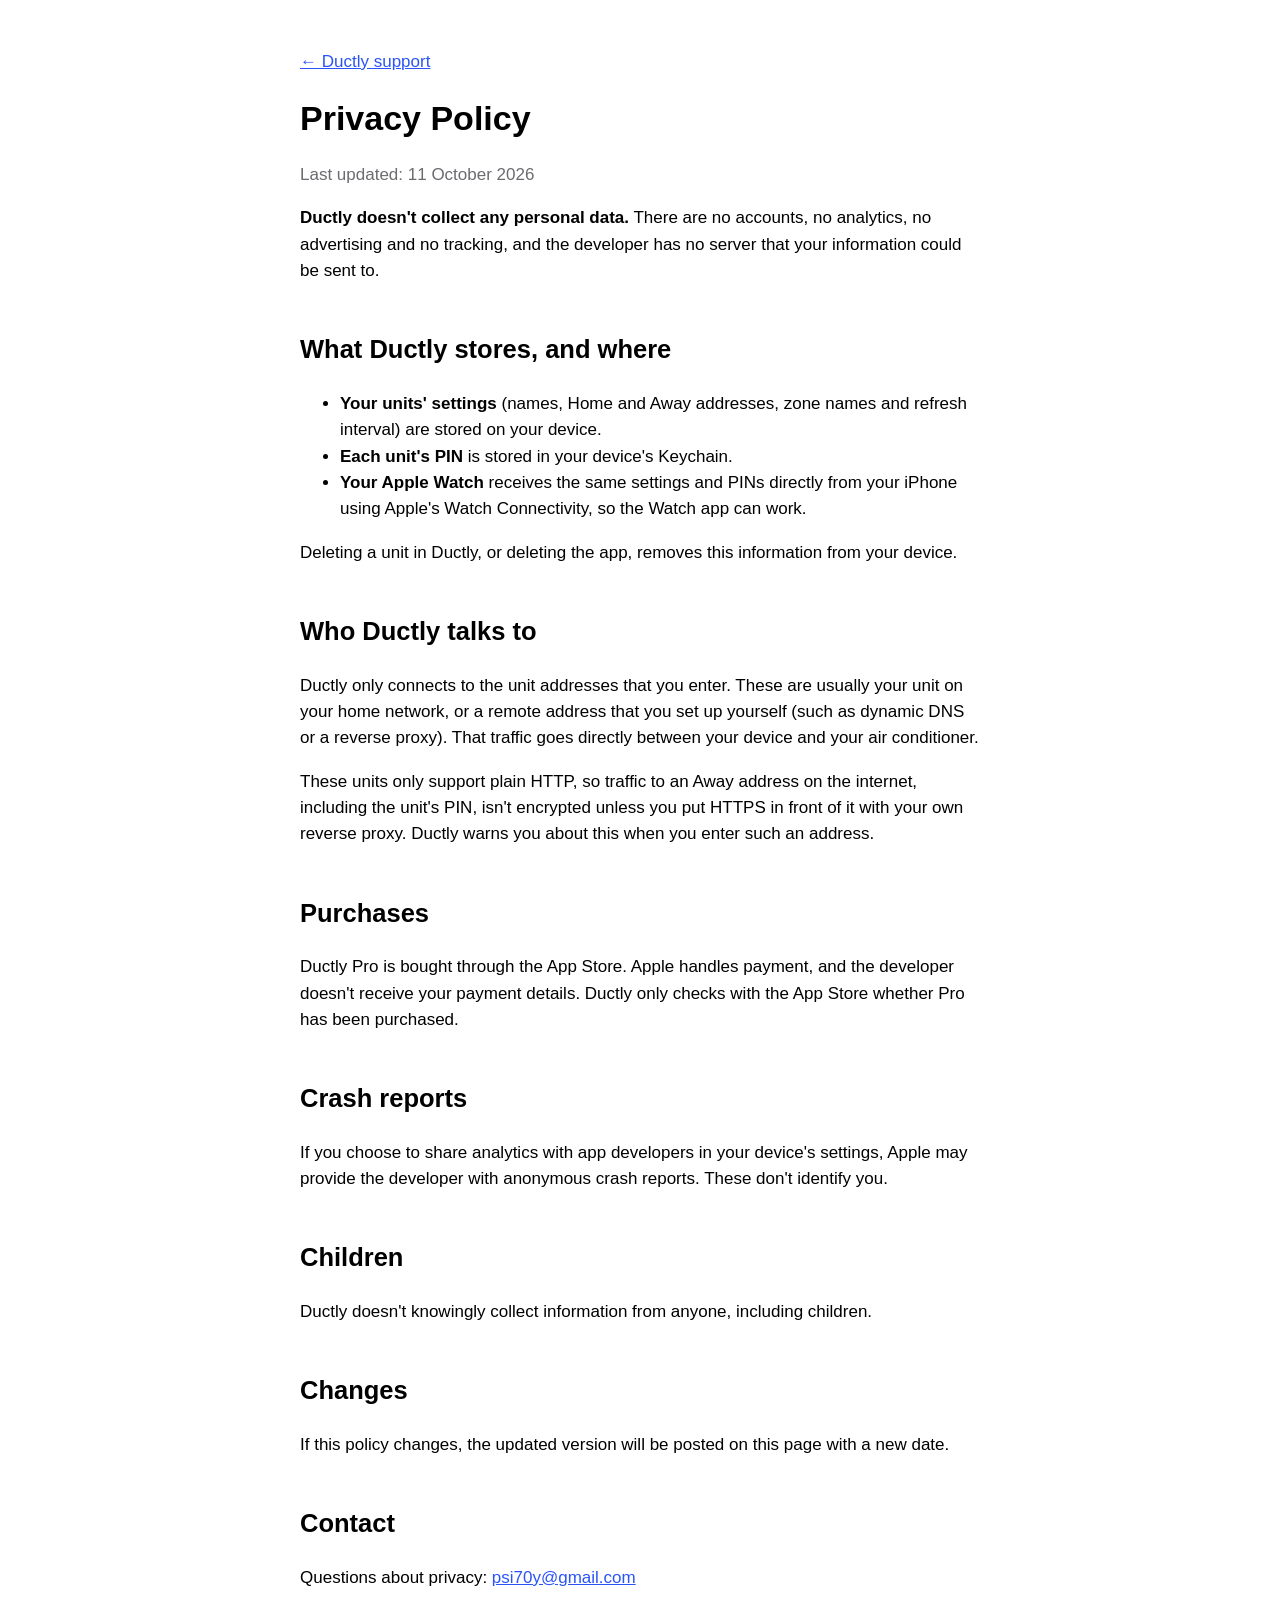
==== privacy.html @ 5879072e "Remove brand names while the app is in App Review" ====
<!doctype html>
<html lang="en-AU">
<head>
  <meta charset="utf-8">
  <meta name="viewport" content="width=device-width, initial-scale=1">
  <title>Ductly – Privacy Policy</title>
  <link rel="stylesheet" href="style.css">
</head>
<body>
  <main>
    <p><a href="index.html">← Ductly support</a></p>
    <h1>Privacy Policy</h1>
    <p class="muted">Last updated: 11 October 2026</p>

    <p><strong>Ductly doesn't collect any personal data.</strong> There are no accounts, no analytics, no advertising and no tracking, and the developer has no server that your information could be sent to.</p>

    <h2>What Ductly stores, and where</h2>
    <ul>
      <li><strong>Your units' settings</strong> (names, Home and Away addresses, zone names and refresh interval) are stored on your device.</li>
      <li><strong>Each unit's PIN</strong> is stored in your device's Keychain.</li>
      <li><strong>Your Apple Watch</strong> receives the same settings and PINs directly from your iPhone using Apple's Watch Connectivity, so the Watch app can work.</li>
    </ul>
    <p>Deleting a unit in Ductly, or deleting the app, removes this information from your device.</p>

    <h2>Who Ductly talks to</h2>
    <p>Ductly only connects to the unit addresses that you enter. These are usually your unit on your home network, or a remote address that you set up yourself (such as dynamic DNS or a reverse proxy). That traffic goes directly between your device and your air conditioner.</p>
    <p>These units only support plain HTTP, so traffic to an Away address on the internet, including the unit's PIN, isn't encrypted unless you put HTTPS in front of it with your own reverse proxy. Ductly warns you about this when you enter such an address.</p>

    <h2>Purchases</h2>
    <p>Ductly Pro is bought through the App Store. Apple handles payment, and the developer doesn't receive your payment details. Ductly only checks with the App Store whether Pro has been purchased.</p>

    <h2>Crash reports</h2>
    <p>If you choose to share analytics with app developers in your device's settings, Apple may provide the developer with anonymous crash reports. These don't identify you.</p>

    <h2>Children</h2>
    <p>Ductly doesn't knowingly collect information from anyone, including children.</p>

    <h2>Changes</h2>
    <p>If this policy changes, the updated version will be posted on this page with a new date.</p>

    <h2>Contact</h2>
    <p>Questions about privacy: <a href="mailto:psi70y@gmail.com">psi70y@gmail.com</a></p>
  </main>
</body>
</html>
---- style.css ----
:root { color-scheme: light dark; --accent: #2A54F5; }
body { margin: 0; font: 17px/1.55 -apple-system, BlinkMacSystemFont, "Helvetica Neue", sans-serif; }
main { max-width: 680px; margin: 0 auto; padding: 32px 20px 64px; }
header { display: flex; align-items: center; gap: 20px; }
header img { border-radius: 22px; }
h1 { margin: 0.2em 0; }
h2 { margin-top: 1.8em; }
h3 { margin-bottom: 0.2em; }
a { color: var(--accent); }
.muted { color: #6b6b70; }
@media (prefers-color-scheme: dark) { :root { --accent: #8FB0FF; } .muted { color: #a0a0a8; } }
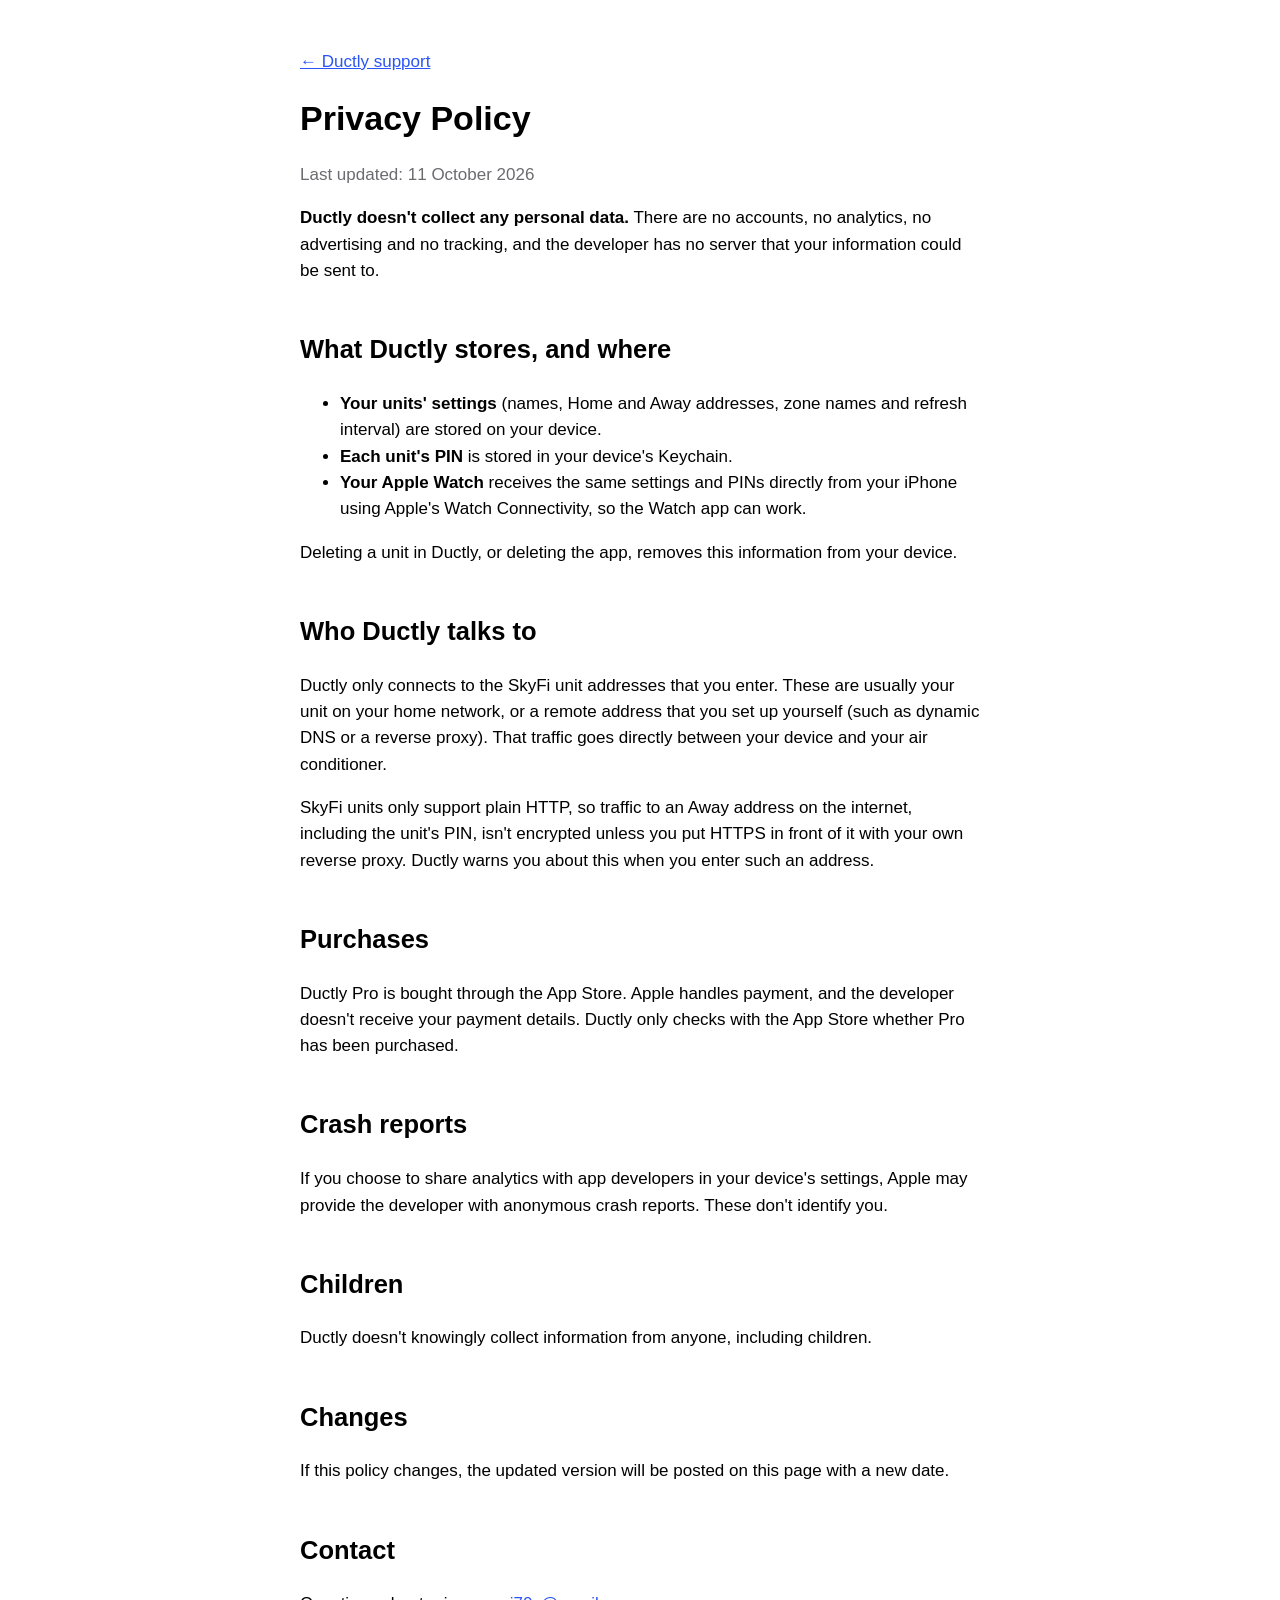
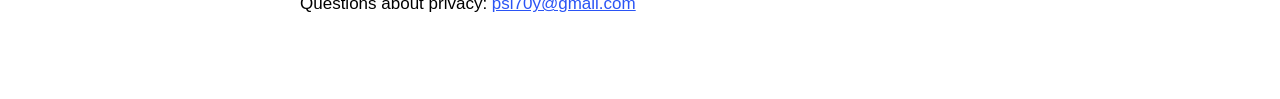
==== commit b3763e6f: "Publish the branded website" ====
--- a/privacy.html
+++ b/privacy.html
@@ -23,8 +23,8 @@
     <p>Deleting a unit in Ductly, or deleting the app, removes this information from your device.</p>
 
     <h2>Who Ductly talks to</h2>
-    <p>Ductly only connects to the unit addresses that you enter. These are usually your unit on your home network, or a remote address that you set up yourself (such as dynamic DNS or a reverse proxy). That traffic goes directly between your device and your air conditioner.</p>
-    <p>These units only support plain HTTP, so traffic to an Away address on the internet, including the unit's PIN, isn't encrypted unless you put HTTPS in front of it with your own reverse proxy. Ductly warns you about this when you enter such an address.</p>
+    <p>Ductly only connects to the SkyFi unit addresses that you enter. These are usually your unit on your home network, or a remote address that you set up yourself (such as dynamic DNS or a reverse proxy). That traffic goes directly between your device and your air conditioner.</p>
+    <p>SkyFi units only support plain HTTP, so traffic to an Away address on the internet, including the unit's PIN, isn't encrypted unless you put HTTPS in front of it with your own reverse proxy. Ductly warns you about this when you enter such an address.</p>
 
     <h2>Purchases</h2>
     <p>Ductly Pro is bought through the App Store. Apple handles payment, and the developer doesn't receive your payment details. Ductly only checks with the App Store whether Pro has been purchased.</p>
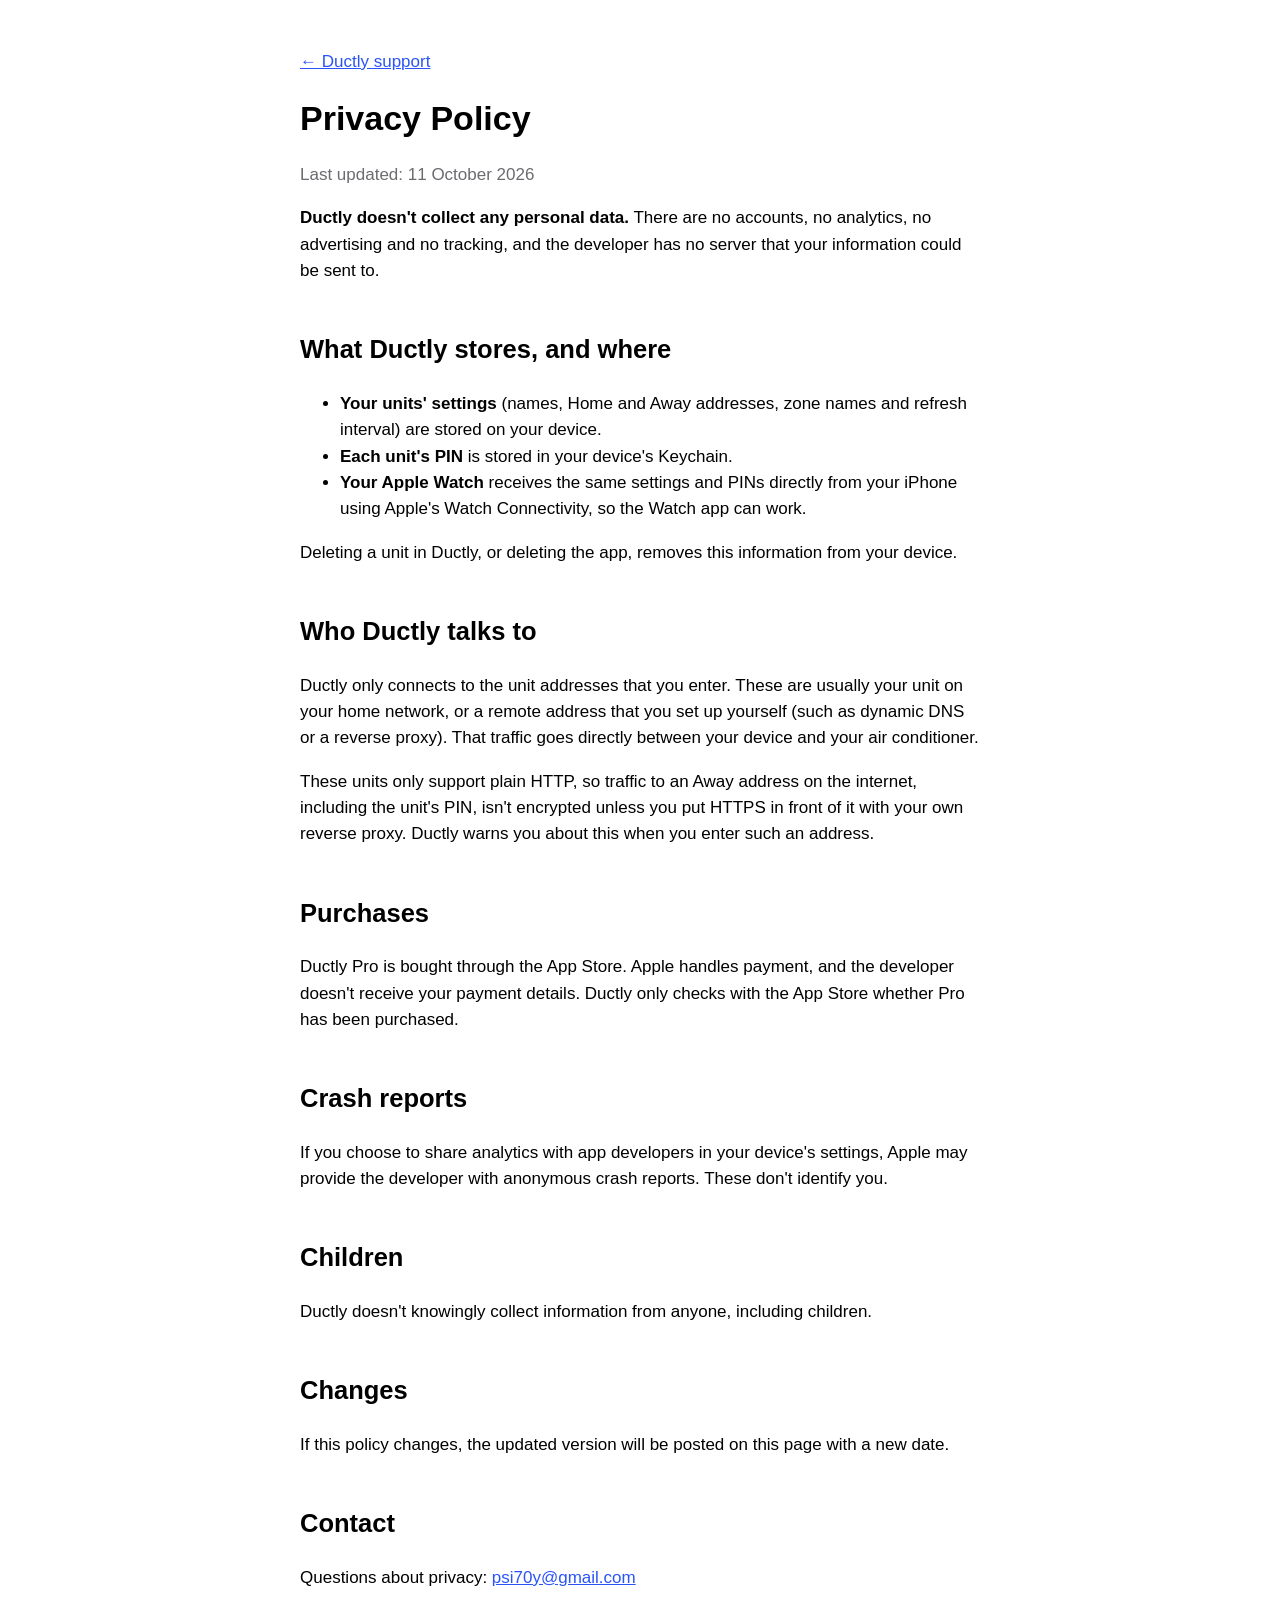
==== commit 6998b61d: "Publish the vanilla website" ====
--- a/privacy.html
+++ b/privacy.html
@@ -23,8 +23,8 @@
     <p>Deleting a unit in Ductly, or deleting the app, removes this information from your device.</p>
 
     <h2>Who Ductly talks to</h2>
-    <p>Ductly only connects to the SkyFi unit addresses that you enter. These are usually your unit on your home network, or a remote address that you set up yourself (such as dynamic DNS or a reverse proxy). That traffic goes directly between your device and your air conditioner.</p>
-    <p>SkyFi units only support plain HTTP, so traffic to an Away address on the internet, including the unit's PIN, isn't encrypted unless you put HTTPS in front of it with your own reverse proxy. Ductly warns you about this when you enter such an address.</p>
+    <p>Ductly only connects to the unit addresses that you enter. These are usually your unit on your home network, or a remote address that you set up yourself (such as dynamic DNS or a reverse proxy). That traffic goes directly between your device and your air conditioner.</p>
+    <p>These units only support plain HTTP, so traffic to an Away address on the internet, including the unit's PIN, isn't encrypted unless you put HTTPS in front of it with your own reverse proxy. Ductly warns you about this when you enter such an address.</p>
 
     <h2>Purchases</h2>
     <p>Ductly Pro is bought through the App Store. Apple handles payment, and the developer doesn't receive your payment details. Ductly only checks with the App Store whether Pro has been purchased.</p>
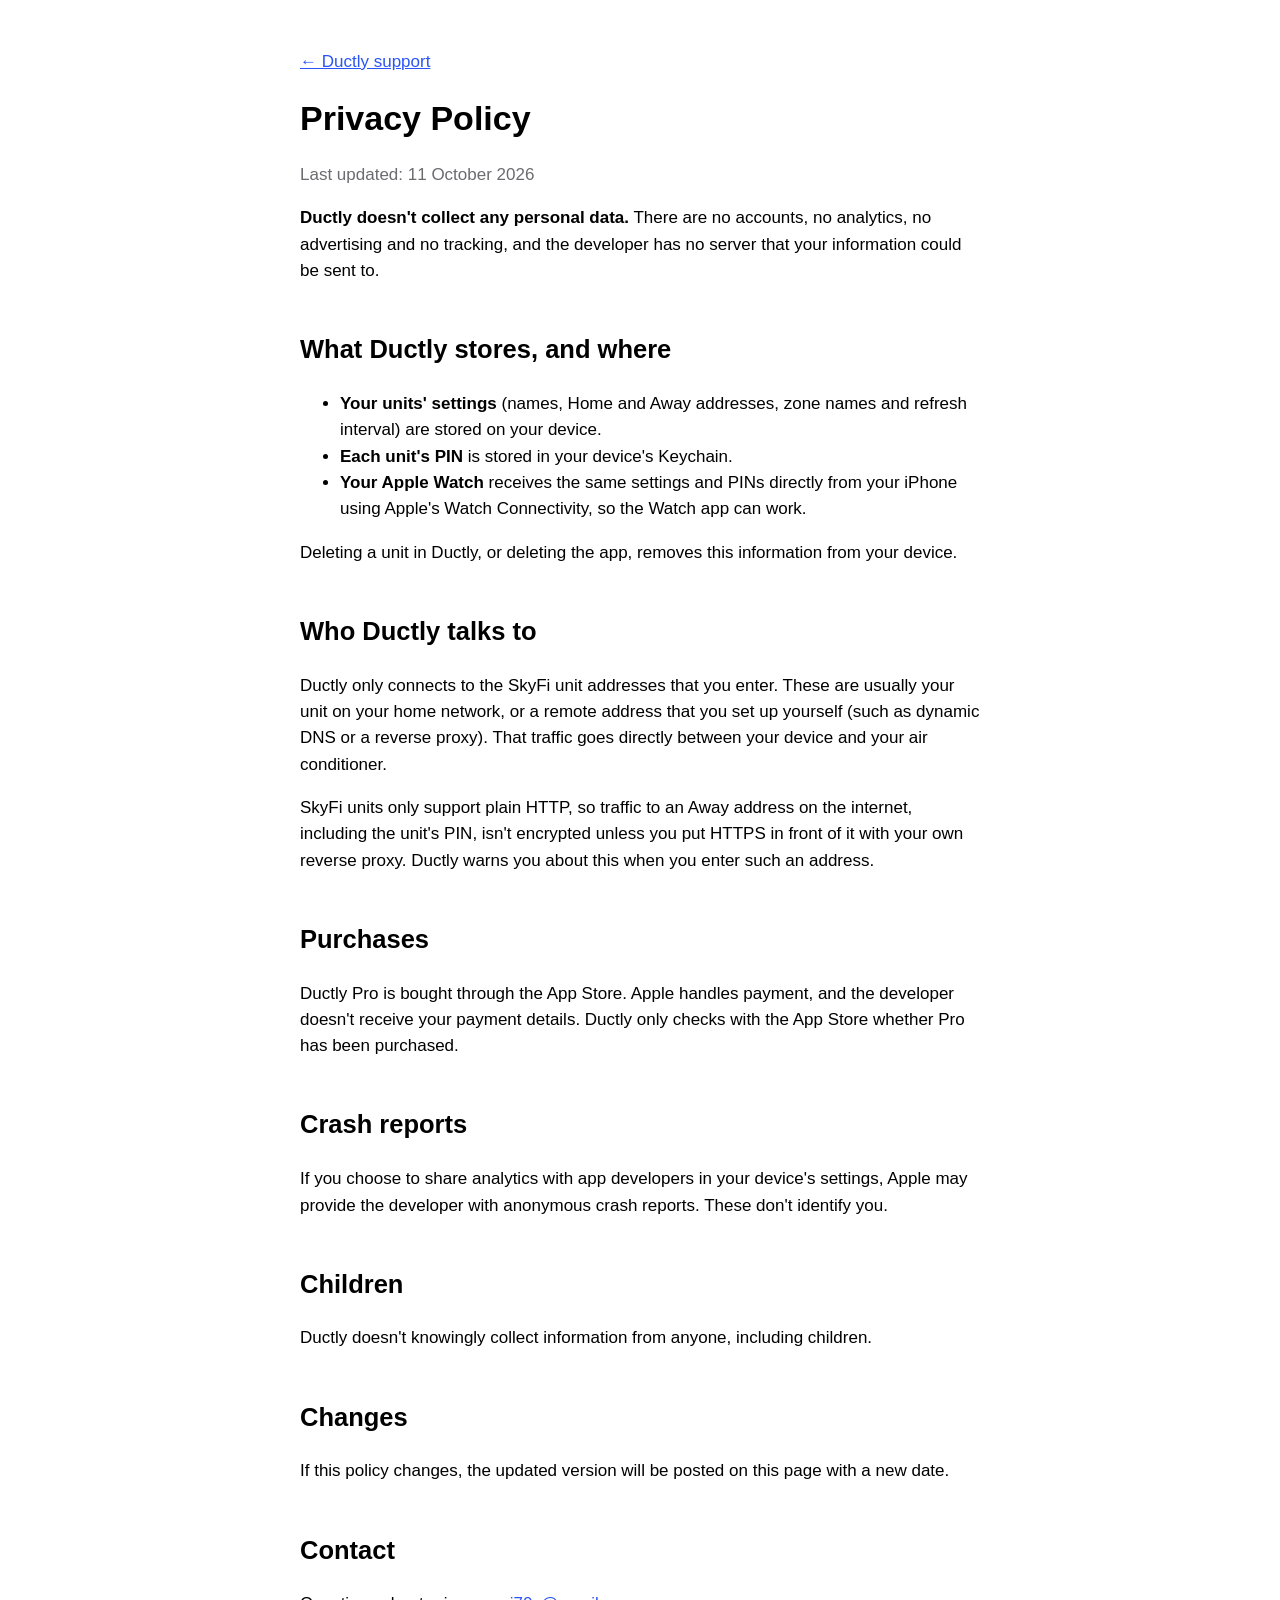
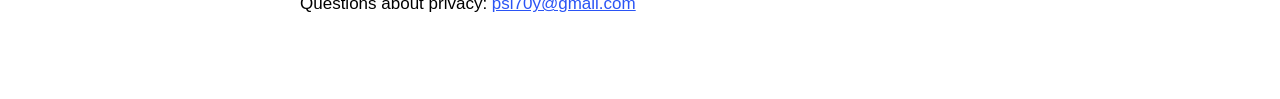
==== commit 9531ebab: "Publish the branded website" ====
--- a/privacy.html
+++ b/privacy.html
@@ -23,8 +23,8 @@
     <p>Deleting a unit in Ductly, or deleting the app, removes this information from your device.</p>
 
     <h2>Who Ductly talks to</h2>
-    <p>Ductly only connects to the unit addresses that you enter. These are usually your unit on your home network, or a remote address that you set up yourself (such as dynamic DNS or a reverse proxy). That traffic goes directly between your device and your air conditioner.</p>
-    <p>These units only support plain HTTP, so traffic to an Away address on the internet, including the unit's PIN, isn't encrypted unless you put HTTPS in front of it with your own reverse proxy. Ductly warns you about this when you enter such an address.</p>
+    <p>Ductly only connects to the SkyFi unit addresses that you enter. These are usually your unit on your home network, or a remote address that you set up yourself (such as dynamic DNS or a reverse proxy). That traffic goes directly between your device and your air conditioner.</p>
+    <p>SkyFi units only support plain HTTP, so traffic to an Away address on the internet, including the unit's PIN, isn't encrypted unless you put HTTPS in front of it with your own reverse proxy. Ductly warns you about this when you enter such an address.</p>
 
     <h2>Purchases</h2>
     <p>Ductly Pro is bought through the App Store. Apple handles payment, and the developer doesn't receive your payment details. Ductly only checks with the App Store whether Pro has been purchased.</p>
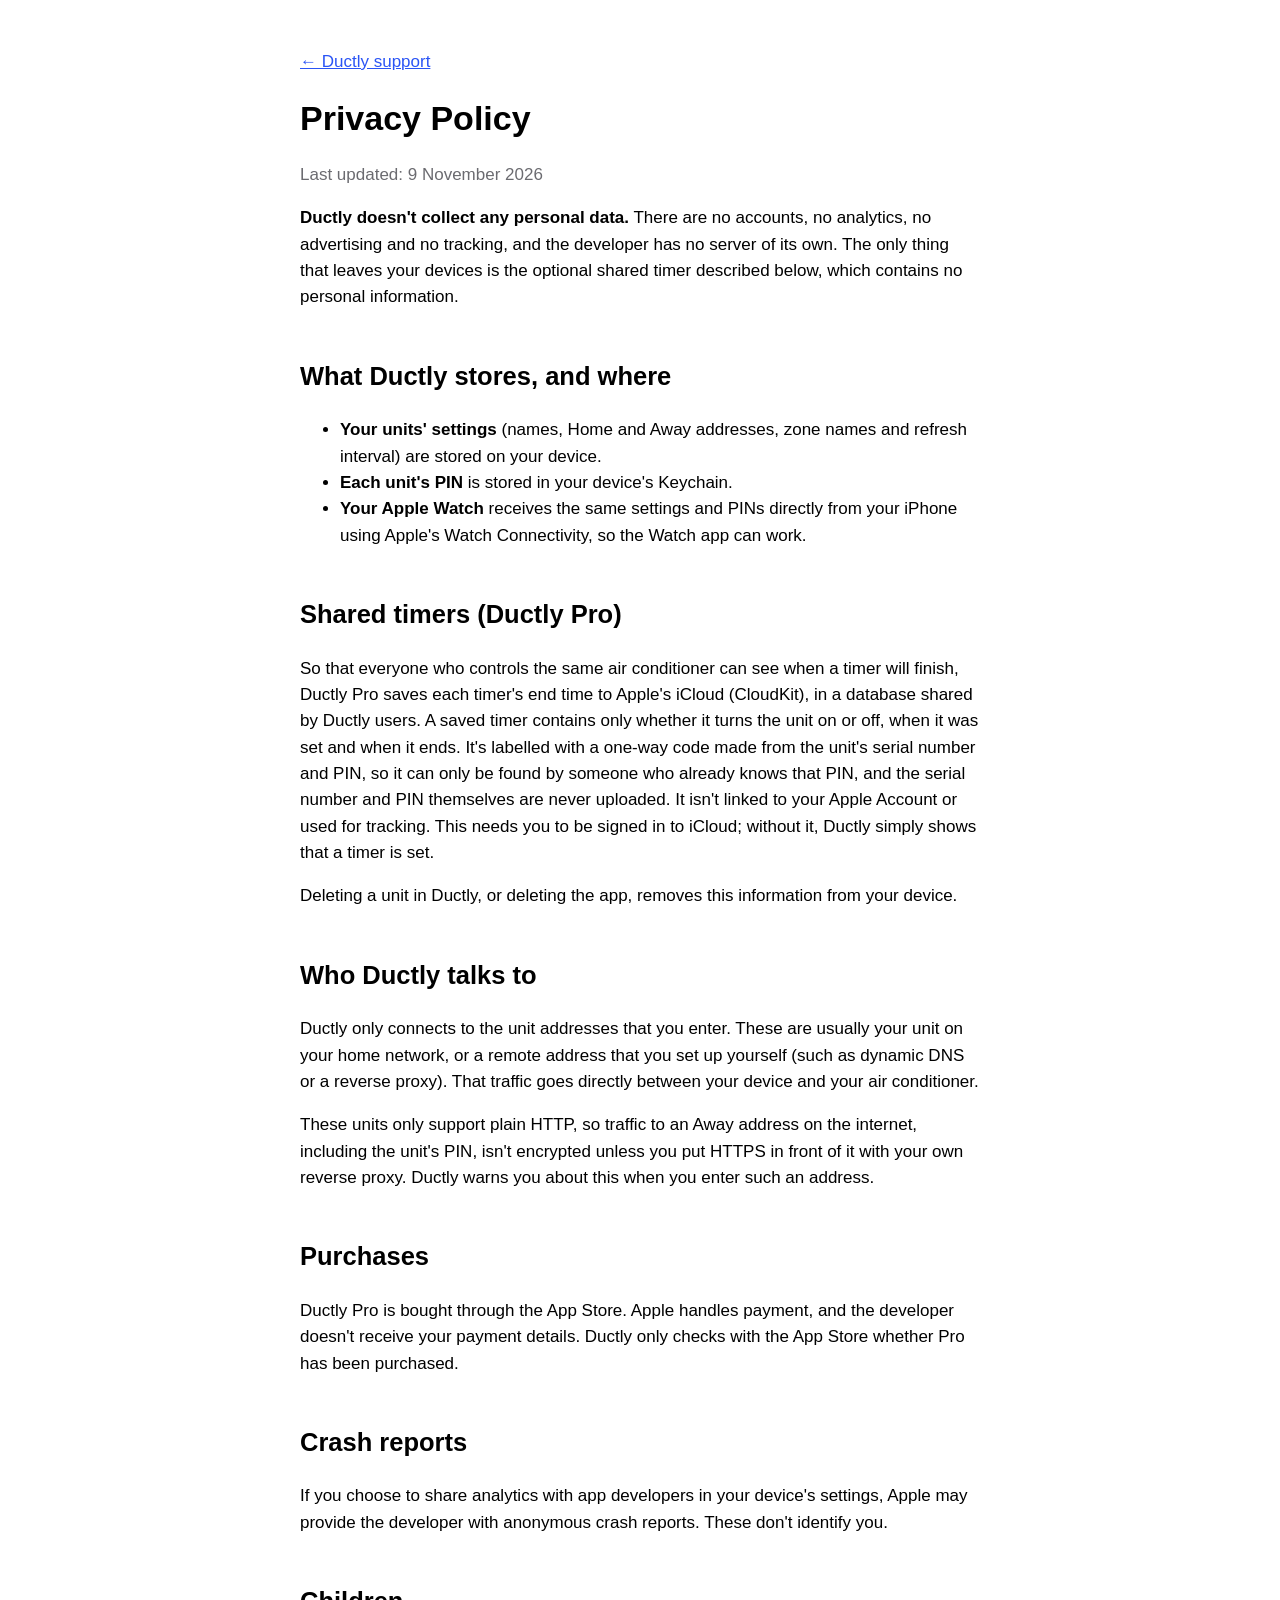
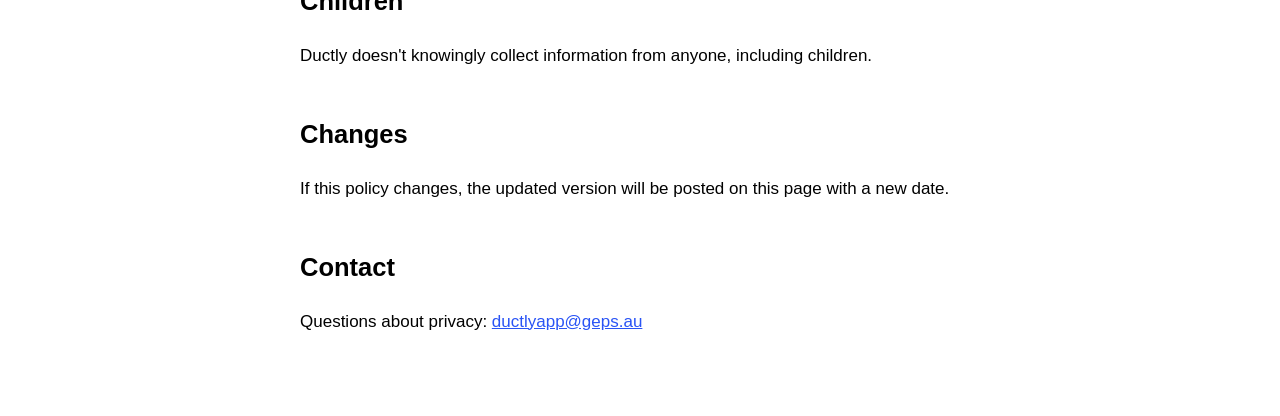
==== commit 16d1556f: "Publish the vanilla website" ====
--- a/privacy.html
+++ b/privacy.html
@@ -10,9 +10,9 @@
   <main>
     <p><a href="index.html">← Ductly support</a></p>
     <h1>Privacy Policy</h1>
-    <p class="muted">Last updated: 11 October 2026</p>
+    <p class="muted">Last updated: 9 November 2026</p>
 
-    <p><strong>Ductly doesn't collect any personal data.</strong> There are no accounts, no analytics, no advertising and no tracking, and the developer has no server that your information could be sent to.</p>
+    <p><strong>Ductly doesn't collect any personal data.</strong> There are no accounts, no analytics, no advertising and no tracking, and the developer has no server of its own. The only thing that leaves your devices is the optional shared timer described below, which contains no personal information.</p>
 
     <h2>What Ductly stores, and where</h2>
     <ul>
@@ -20,11 +20,14 @@
       <li><strong>Each unit's PIN</strong> is stored in your device's Keychain.</li>
       <li><strong>Your Apple Watch</strong> receives the same settings and PINs directly from your iPhone using Apple's Watch Connectivity, so the Watch app can work.</li>
     </ul>
+    <h2>Shared timers (Ductly Pro)</h2>
+    <p>So that everyone who controls the same air conditioner can see when a timer will finish, Ductly Pro saves each timer's end time to Apple's iCloud (CloudKit), in a database shared by Ductly users. A saved timer contains only whether it turns the unit on or off, when it was set and when it ends. It's labelled with a one-way code made from the unit's serial number and PIN, so it can only be found by someone who already knows that PIN, and the serial number and PIN themselves are never uploaded. It isn't linked to your Apple Account or used for tracking. This needs you to be signed in to iCloud; without it, Ductly simply shows that a timer is set.</p>
+
     <p>Deleting a unit in Ductly, or deleting the app, removes this information from your device.</p>
 
     <h2>Who Ductly talks to</h2>
-    <p>Ductly only connects to the SkyFi unit addresses that you enter. These are usually your unit on your home network, or a remote address that you set up yourself (such as dynamic DNS or a reverse proxy). That traffic goes directly between your device and your air conditioner.</p>
-    <p>SkyFi units only support plain HTTP, so traffic to an Away address on the internet, including the unit's PIN, isn't encrypted unless you put HTTPS in front of it with your own reverse proxy. Ductly warns you about this when you enter such an address.</p>
+    <p>Ductly only connects to the unit addresses that you enter. These are usually your unit on your home network, or a remote address that you set up yourself (such as dynamic DNS or a reverse proxy). That traffic goes directly between your device and your air conditioner.</p>
+    <p>These units only support plain HTTP, so traffic to an Away address on the internet, including the unit's PIN, isn't encrypted unless you put HTTPS in front of it with your own reverse proxy. Ductly warns you about this when you enter such an address.</p>
 
     <h2>Purchases</h2>
     <p>Ductly Pro is bought through the App Store. Apple handles payment, and the developer doesn't receive your payment details. Ductly only checks with the App Store whether Pro has been purchased.</p>
@@ -39,7 +42,7 @@
     <p>If this policy changes, the updated version will be posted on this page with a new date.</p>
 
     <h2>Contact</h2>
-    <p>Questions about privacy: <a href="mailto:psi70y@gmail.com">psi70y@gmail.com</a></p>
+    <p>Questions about privacy: <a href="mailto:ductlyapp@geps.au">ductlyapp@geps.au</a></p>
   </main>
 </body>
 </html>
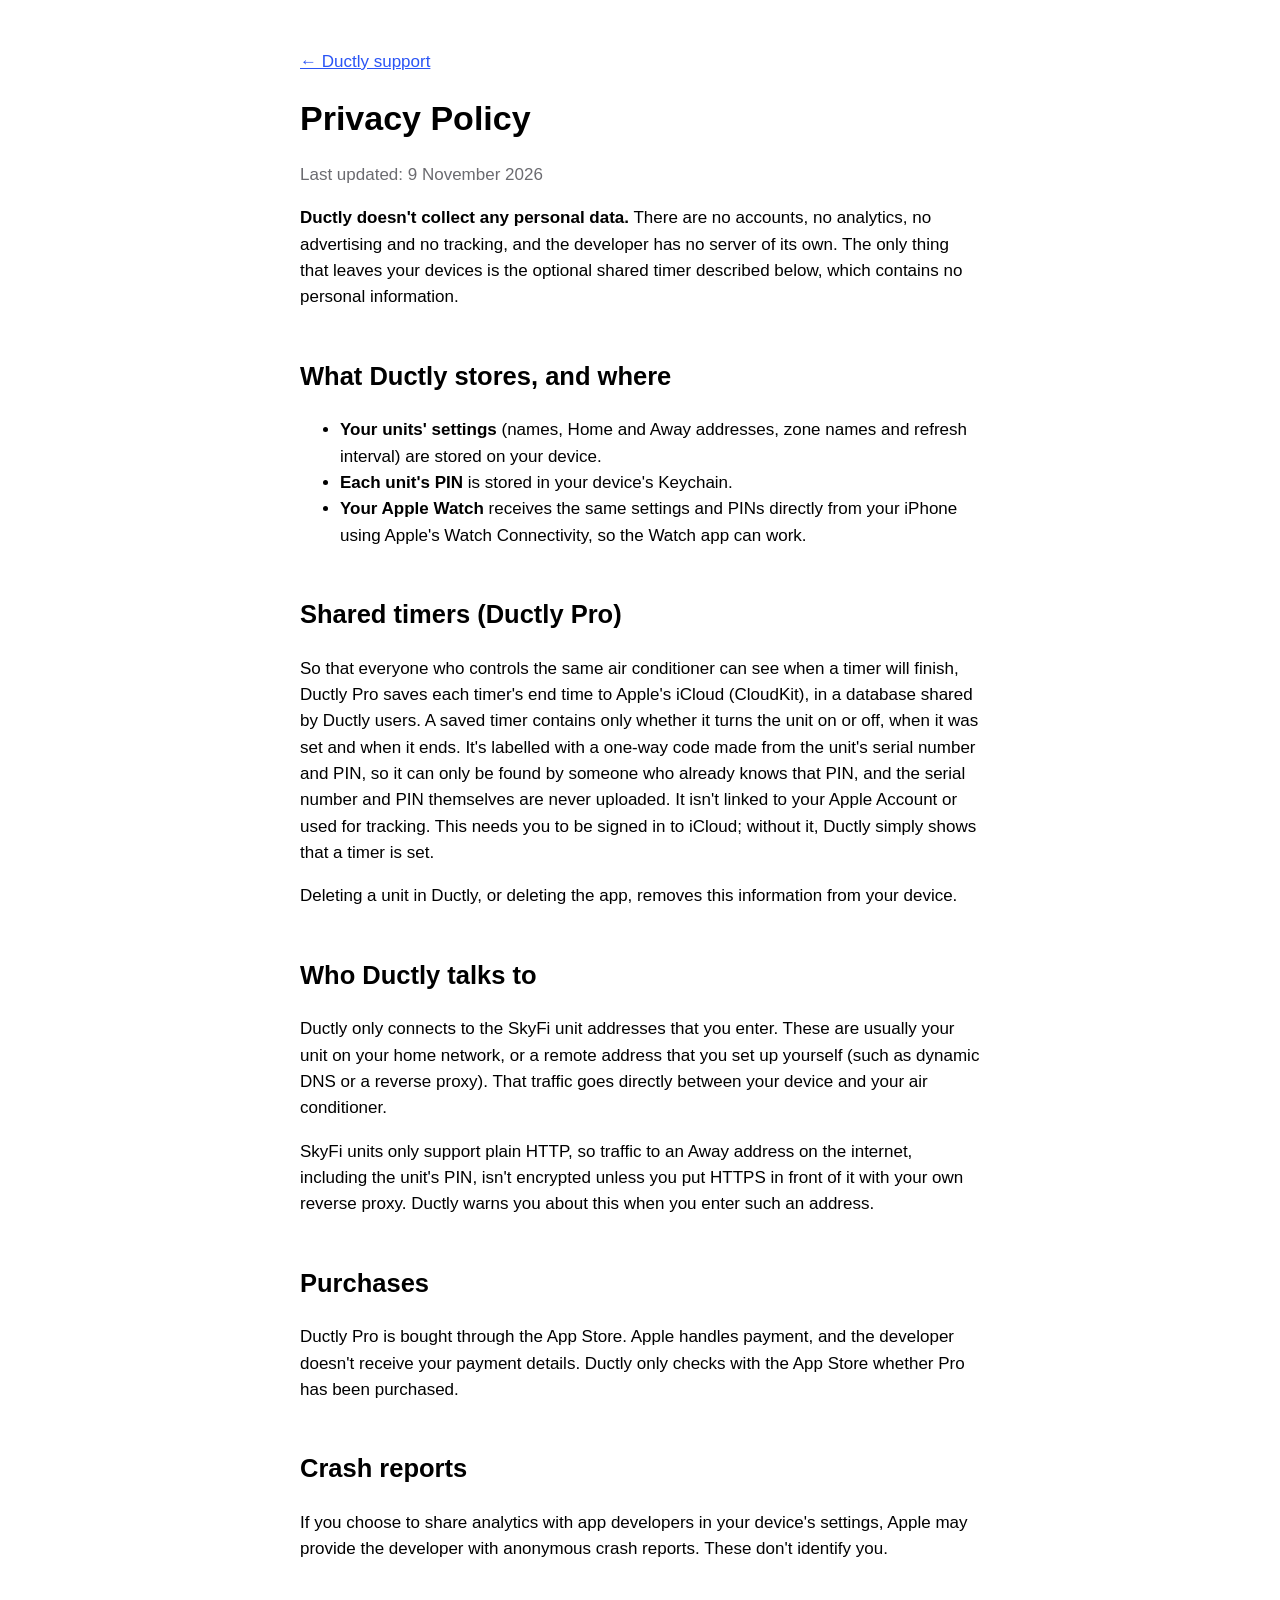
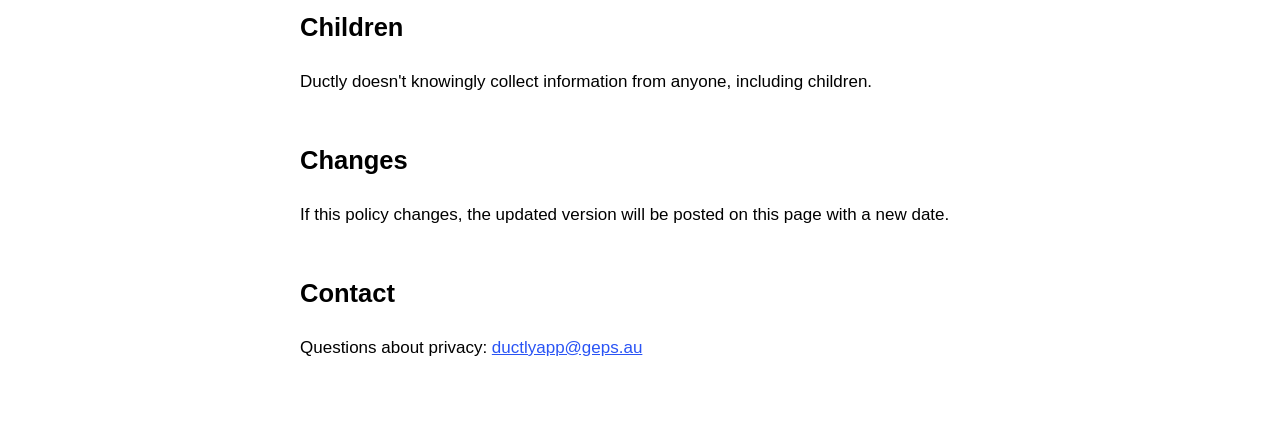
==== commit 234db356: "Publish the branded website" ====
--- a/privacy.html
+++ b/privacy.html
@@ -26,8 +26,8 @@
     <p>Deleting a unit in Ductly, or deleting the app, removes this information from your device.</p>
 
     <h2>Who Ductly talks to</h2>
-    <p>Ductly only connects to the unit addresses that you enter. These are usually your unit on your home network, or a remote address that you set up yourself (such as dynamic DNS or a reverse proxy). That traffic goes directly between your device and your air conditioner.</p>
-    <p>These units only support plain HTTP, so traffic to an Away address on the internet, including the unit's PIN, isn't encrypted unless you put HTTPS in front of it with your own reverse proxy. Ductly warns you about this when you enter such an address.</p>
+    <p>Ductly only connects to the SkyFi unit addresses that you enter. These are usually your unit on your home network, or a remote address that you set up yourself (such as dynamic DNS or a reverse proxy). That traffic goes directly between your device and your air conditioner.</p>
+    <p>SkyFi units only support plain HTTP, so traffic to an Away address on the internet, including the unit's PIN, isn't encrypted unless you put HTTPS in front of it with your own reverse proxy. Ductly warns you about this when you enter such an address.</p>
 
     <h2>Purchases</h2>
     <p>Ductly Pro is bought through the App Store. Apple handles payment, and the developer doesn't receive your payment details. Ductly only checks with the App Store whether Pro has been purchased.</p>
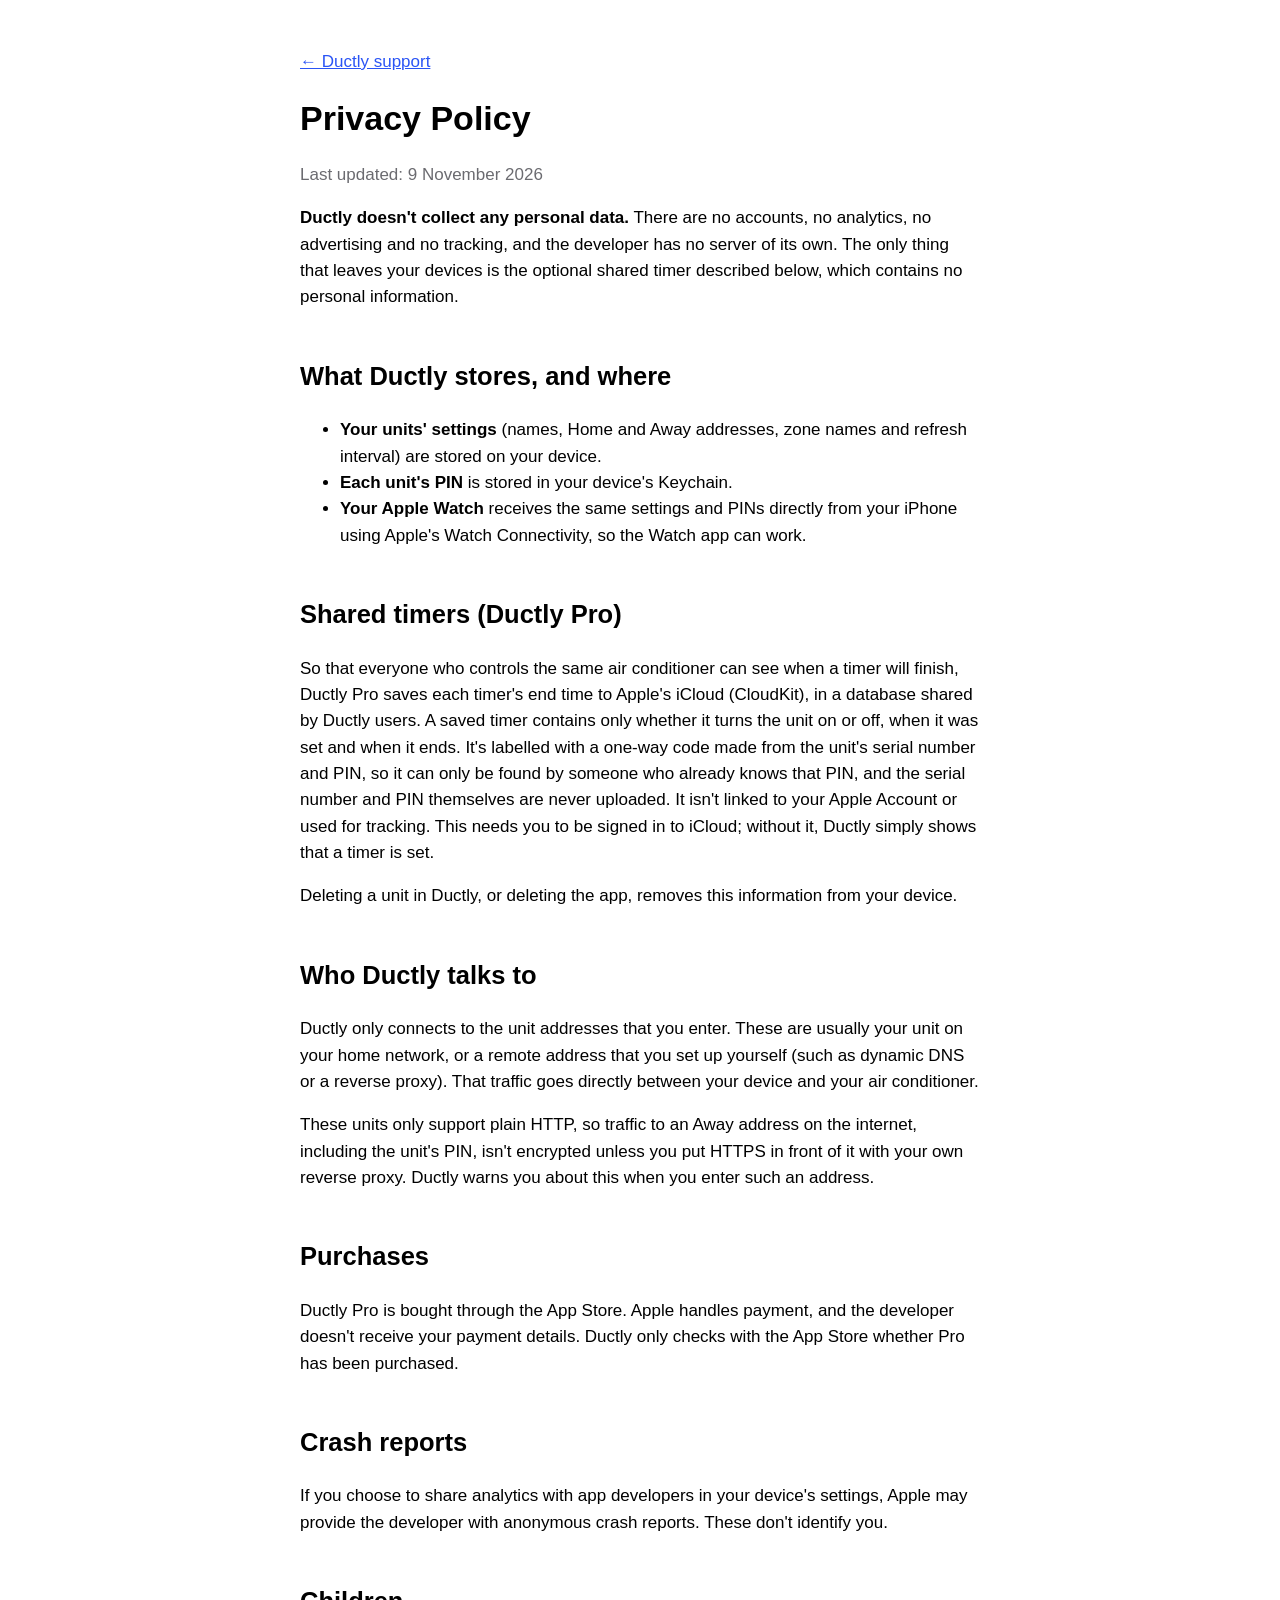
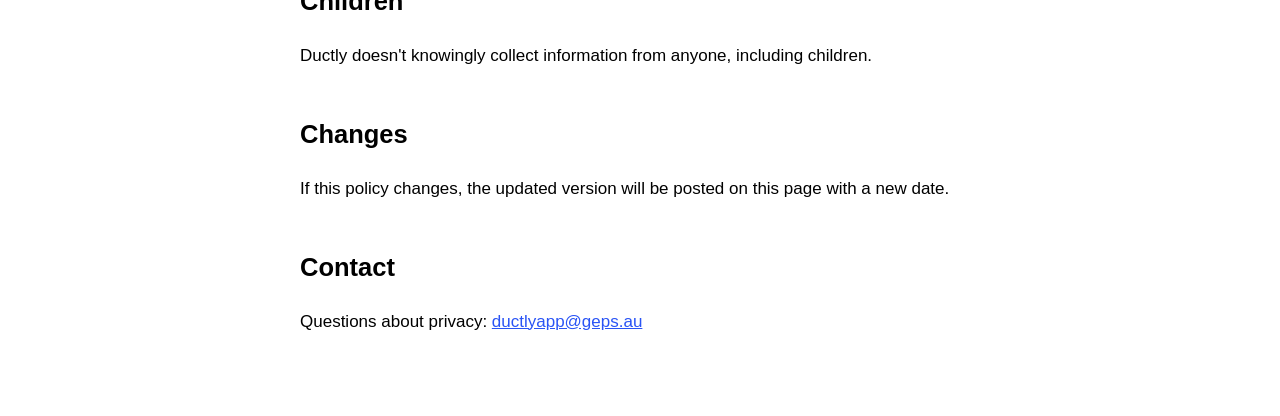
==== commit 36dff06a: "Publish the vanilla website" ====
--- a/privacy.html
+++ b/privacy.html
@@ -26,8 +26,8 @@
     <p>Deleting a unit in Ductly, or deleting the app, removes this information from your device.</p>
 
     <h2>Who Ductly talks to</h2>
-    <p>Ductly only connects to the SkyFi unit addresses that you enter. These are usually your unit on your home network, or a remote address that you set up yourself (such as dynamic DNS or a reverse proxy). That traffic goes directly between your device and your air conditioner.</p>
-    <p>SkyFi units only support plain HTTP, so traffic to an Away address on the internet, including the unit's PIN, isn't encrypted unless you put HTTPS in front of it with your own reverse proxy. Ductly warns you about this when you enter such an address.</p>
+    <p>Ductly only connects to the unit addresses that you enter. These are usually your unit on your home network, or a remote address that you set up yourself (such as dynamic DNS or a reverse proxy). That traffic goes directly between your device and your air conditioner.</p>
+    <p>These units only support plain HTTP, so traffic to an Away address on the internet, including the unit's PIN, isn't encrypted unless you put HTTPS in front of it with your own reverse proxy. Ductly warns you about this when you enter such an address.</p>
 
     <h2>Purchases</h2>
     <p>Ductly Pro is bought through the App Store. Apple handles payment, and the developer doesn't receive your payment details. Ductly only checks with the App Store whether Pro has been purchased.</p>
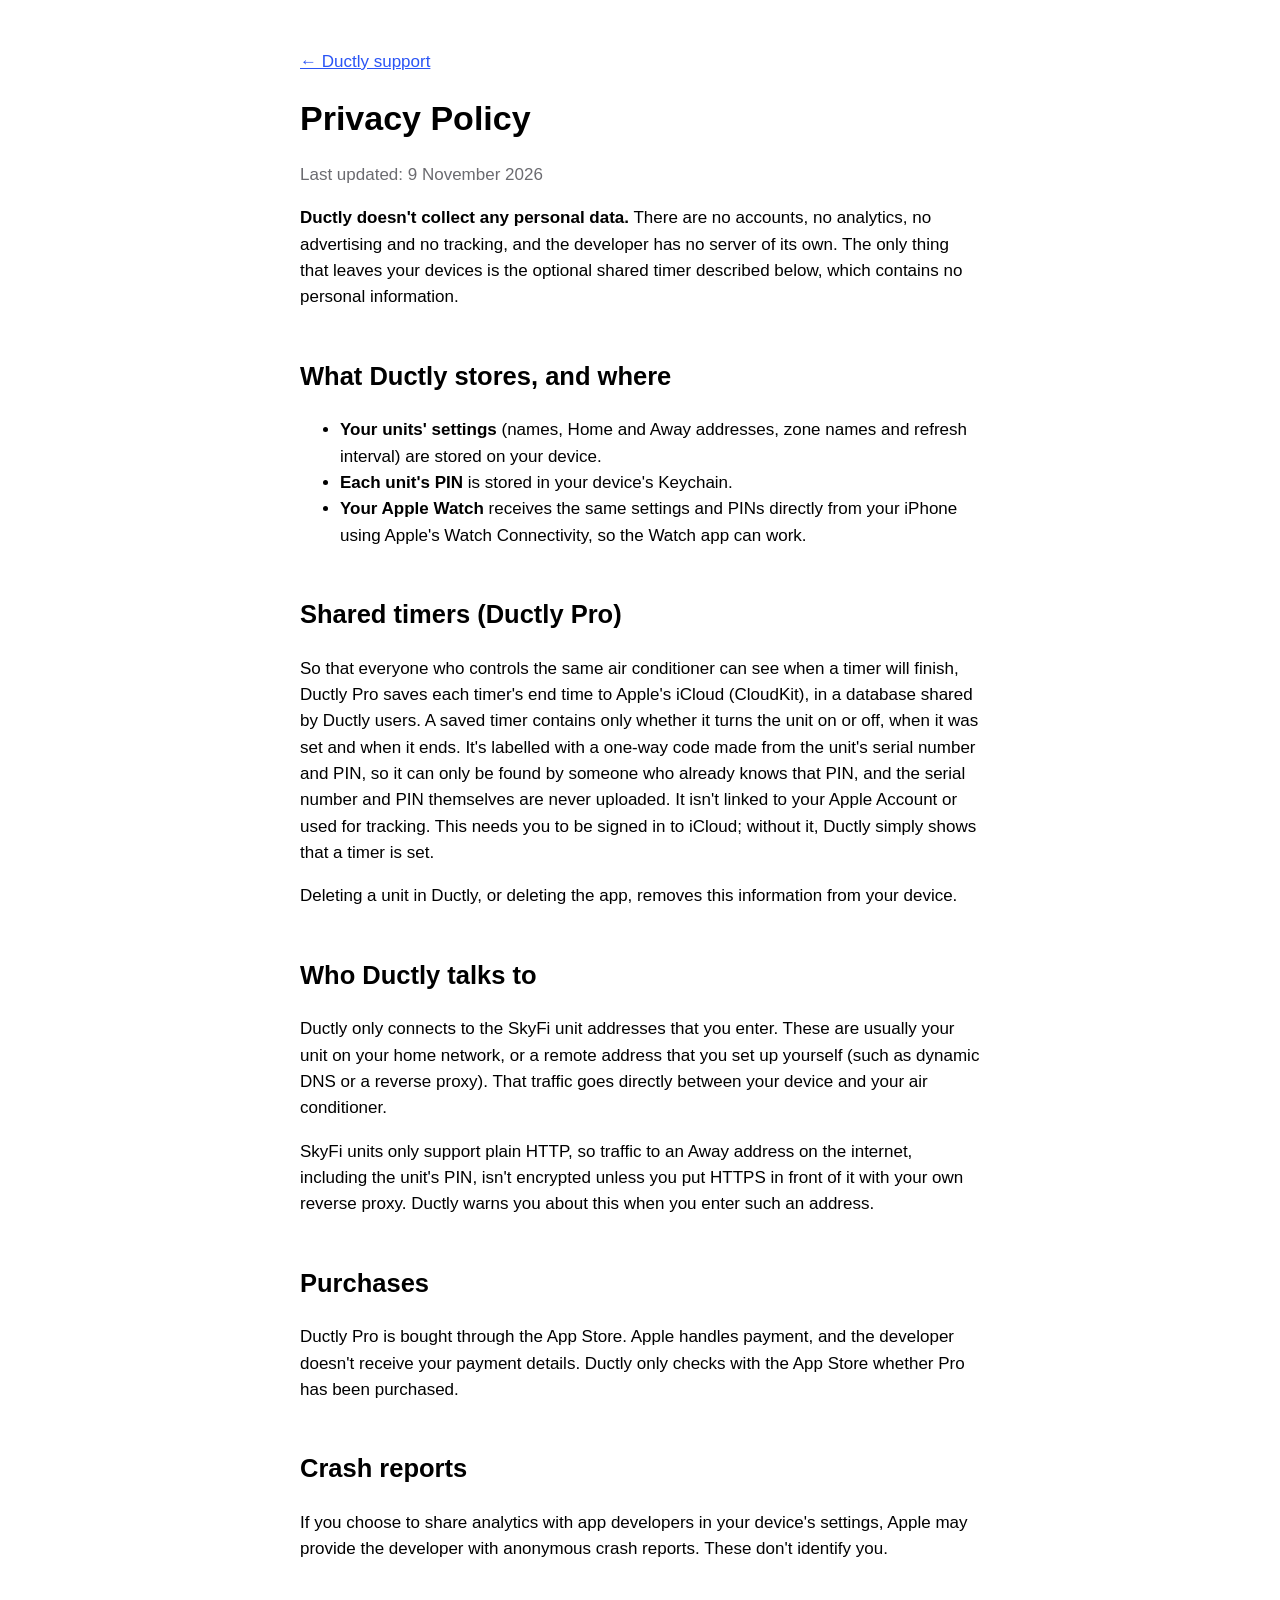
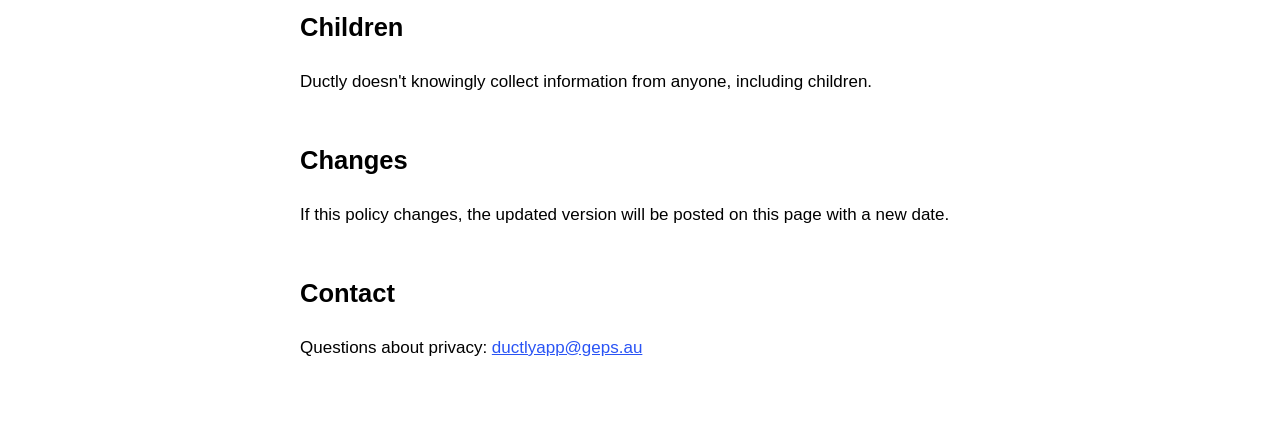
==== commit 14938717: "Publish the branded website" ====
--- a/privacy.html
+++ b/privacy.html
@@ -26,8 +26,8 @@
     <p>Deleting a unit in Ductly, or deleting the app, removes this information from your device.</p>
 
     <h2>Who Ductly talks to</h2>
-    <p>Ductly only connects to the unit addresses that you enter. These are usually your unit on your home network, or a remote address that you set up yourself (such as dynamic DNS or a reverse proxy). That traffic goes directly between your device and your air conditioner.</p>
-    <p>These units only support plain HTTP, so traffic to an Away address on the internet, including the unit's PIN, isn't encrypted unless you put HTTPS in front of it with your own reverse proxy. Ductly warns you about this when you enter such an address.</p>
+    <p>Ductly only connects to the SkyFi unit addresses that you enter. These are usually your unit on your home network, or a remote address that you set up yourself (such as dynamic DNS or a reverse proxy). That traffic goes directly between your device and your air conditioner.</p>
+    <p>SkyFi units only support plain HTTP, so traffic to an Away address on the internet, including the unit's PIN, isn't encrypted unless you put HTTPS in front of it with your own reverse proxy. Ductly warns you about this when you enter such an address.</p>
 
     <h2>Purchases</h2>
     <p>Ductly Pro is bought through the App Store. Apple handles payment, and the developer doesn't receive your payment details. Ductly only checks with the App Store whether Pro has been purchased.</p>
